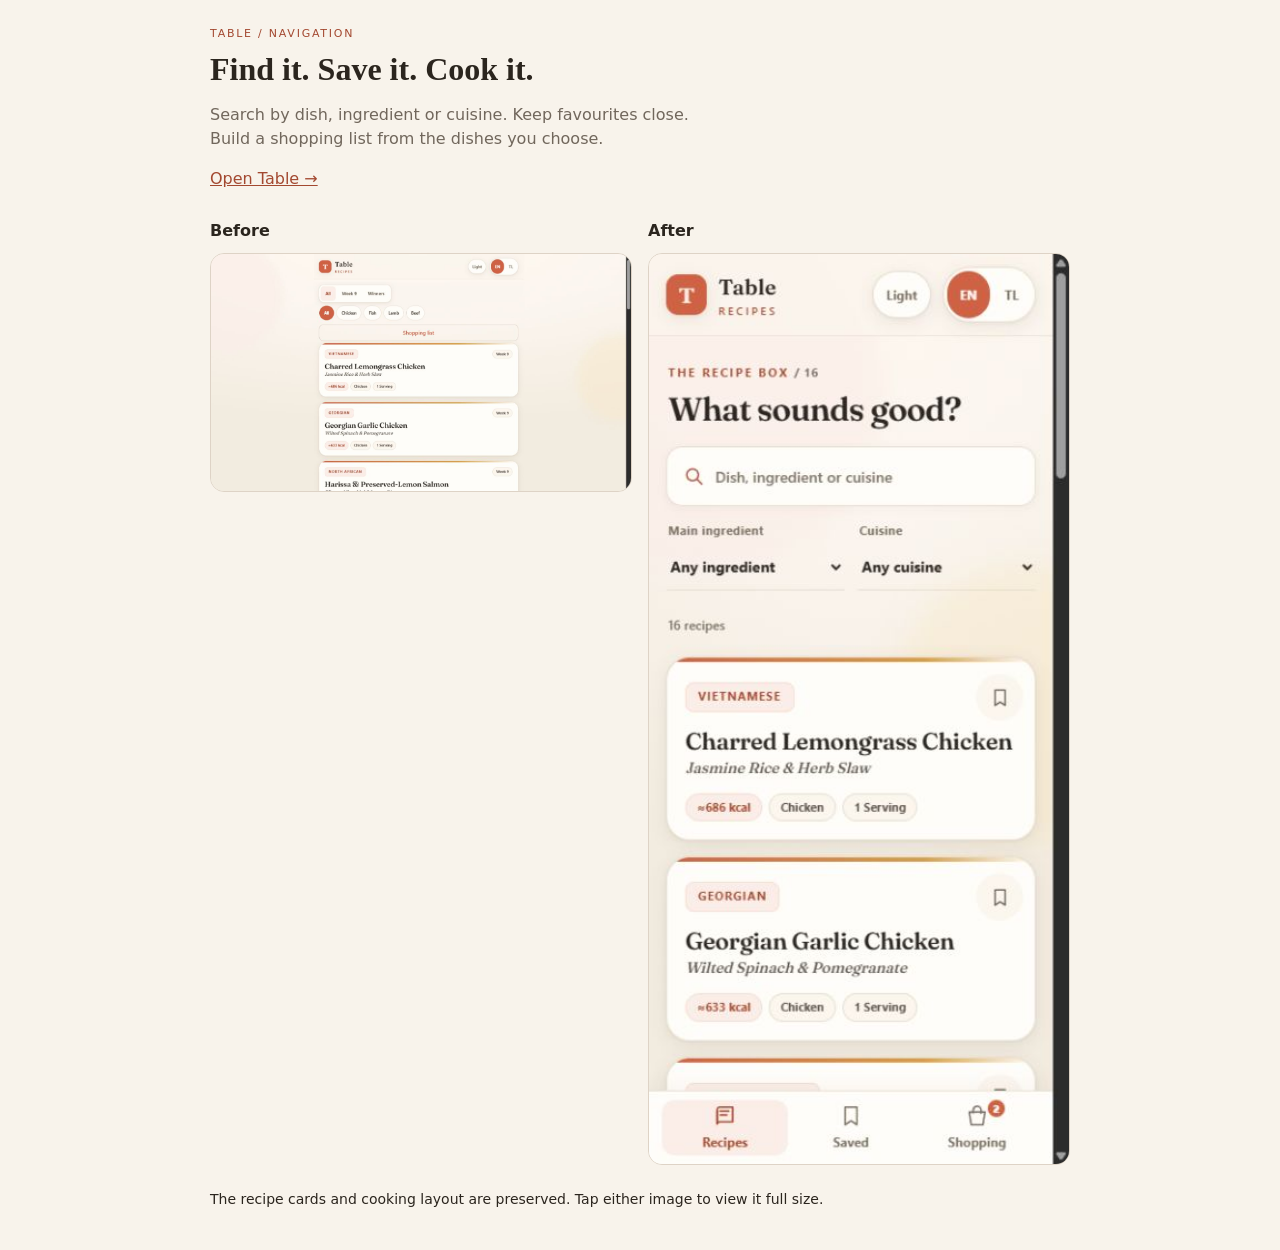
==== preview/navigation.html @ 3063f7a4 "Redesign Table discovery, saved recipes and dish-based shopping" ====
<!doctype html>
<html lang="en"><head><meta charset="utf-8"><meta name="viewport" content="width=device-width, initial-scale=1"><meta name="robots" content="noindex"><title>Table — before and after</title><style>
*{box-sizing:border-box}body{margin:0;background:#f8f3eb;color:#2b251e;font:16px/1.5 system-ui,sans-serif;padding:26px 16px 40px}main{max-width:860px;margin:auto}h1{font:600 32px/1.15 Georgia,serif;margin:8px 0 14px}p{max-width:50ch;color:#71675c}a{color:#a34830}.comparison{display:grid;grid-template-columns:1fr 1fr;gap:16px;margin-top:28px}figure{margin:0;min-width:0}figcaption{font-weight:650;margin-bottom:10px}img{width:100%;height:auto;display:block;border-radius:14px;border:1px solid #ded3c6}.tag{font-size:11px;letter-spacing:.16em;text-transform:uppercase;color:#a34830}footer{margin-top:24px;font-size:14px}
</style></head><body><main><div class="tag">Table / navigation</div><h1>Find it. Save it. Cook it.</h1><p>Search by dish, ingredient or cuisine. Keep favourites close. Build a shopping list from the dishes you choose.</p><a href="../?v=wayfinding-1#/recipes">Open Table →</a><div class="comparison"><figure><figcaption>Before</figcaption><a href="before.png"><img src="before.png" alt="Previous Table navigation with All, Week 9, Winners and a second row of ingredient tabs"></a></figure><figure><figcaption>After</figcaption><a href="after.png"><img src="after.png" alt="Table with recipe search, ingredient and cuisine filters, bookmarks, and Recipes, Saved and Shopping navigation"></a></figure></div><footer>The recipe cards and cooking layout are preserved. Tap either image to view it full size.</footer></main></body></html>
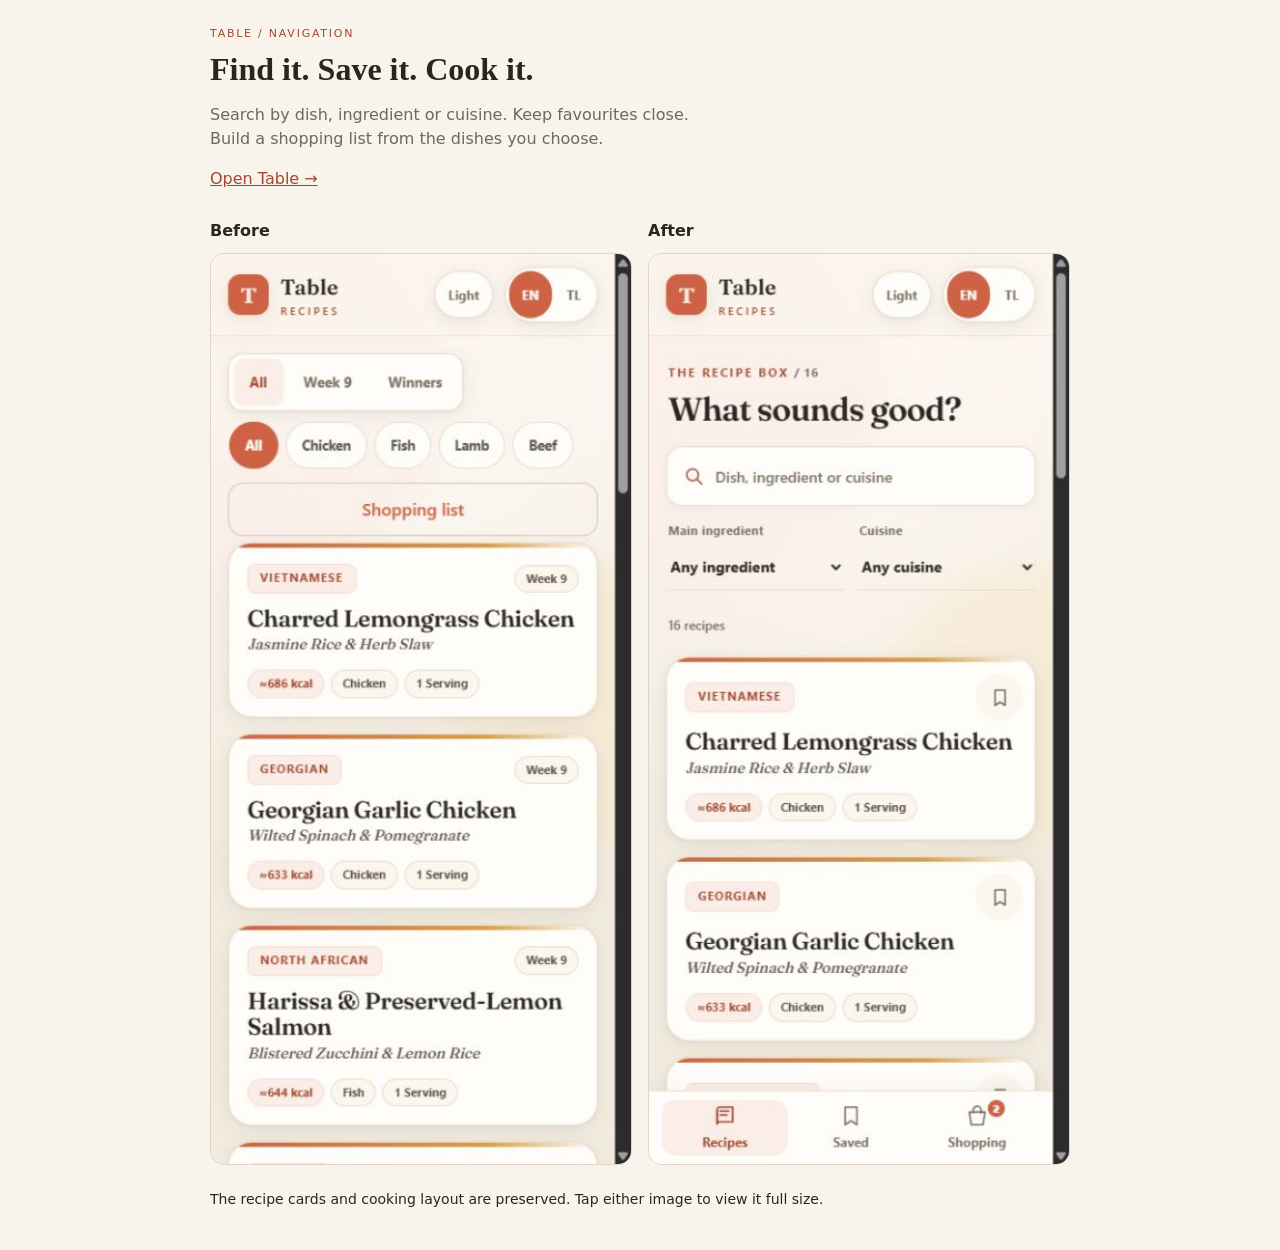
==== commit 0ec11cf5: "Match before-and-after images at the same phone size" ====
--- a/preview/navigation.html
+++ b/preview/navigation.html
@@ -1,4 +1,4 @@
 <!doctype html>
 <html lang="en"><head><meta charset="utf-8"><meta name="viewport" content="width=device-width, initial-scale=1"><meta name="robots" content="noindex"><title>Table — before and after</title><style>
 *{box-sizing:border-box}body{margin:0;background:#f8f3eb;color:#2b251e;font:16px/1.5 system-ui,sans-serif;padding:26px 16px 40px}main{max-width:860px;margin:auto}h1{font:600 32px/1.15 Georgia,serif;margin:8px 0 14px}p{max-width:50ch;color:#71675c}a{color:#a34830}.comparison{display:grid;grid-template-columns:1fr 1fr;gap:16px;margin-top:28px}figure{margin:0;min-width:0}figcaption{font-weight:650;margin-bottom:10px}img{width:100%;height:auto;display:block;border-radius:14px;border:1px solid #ded3c6}.tag{font-size:11px;letter-spacing:.16em;text-transform:uppercase;color:#a34830}footer{margin-top:24px;font-size:14px}
-</style></head><body><main><div class="tag">Table / navigation</div><h1>Find it. Save it. Cook it.</h1><p>Search by dish, ingredient or cuisine. Keep favourites close. Build a shopping list from the dishes you choose.</p><a href="../?v=wayfinding-1#/recipes">Open Table →</a><div class="comparison"><figure><figcaption>Before</figcaption><a href="before.png"><img src="before.png" alt="Previous Table navigation with All, Week 9, Winners and a second row of ingredient tabs"></a></figure><figure><figcaption>After</figcaption><a href="after.png"><img src="after.png" alt="Table with recipe search, ingredient and cuisine filters, bookmarks, and Recipes, Saved and Shopping navigation"></a></figure></div><footer>The recipe cards and cooking layout are preserved. Tap either image to view it full size.</footer></main></body></html>
+</style></head><body><main><div class="tag">Table / navigation</div><h1>Find it. Save it. Cook it.</h1><p>Search by dish, ingredient or cuisine. Keep favourites close. Build a shopping list from the dishes you choose.</p><a href="../?v=wayfinding-1#/recipes">Open Table →</a><div class="comparison"><figure><figcaption>Before</figcaption><a href="before.png?v=2"><img src="before.png?v=2" alt="Previous Table navigation with All, Week 9, Winners and a second row of ingredient tabs"></a></figure><figure><figcaption>After</figcaption><a href="after.png"><img src="after.png" alt="Table with recipe search, ingredient and cuisine filters, bookmarks, and Recipes, Saved and Shopping navigation"></a></figure></div><footer>The recipe cards and cooking layout are preserved. Tap either image to view it full size.</footer></main></body></html>
